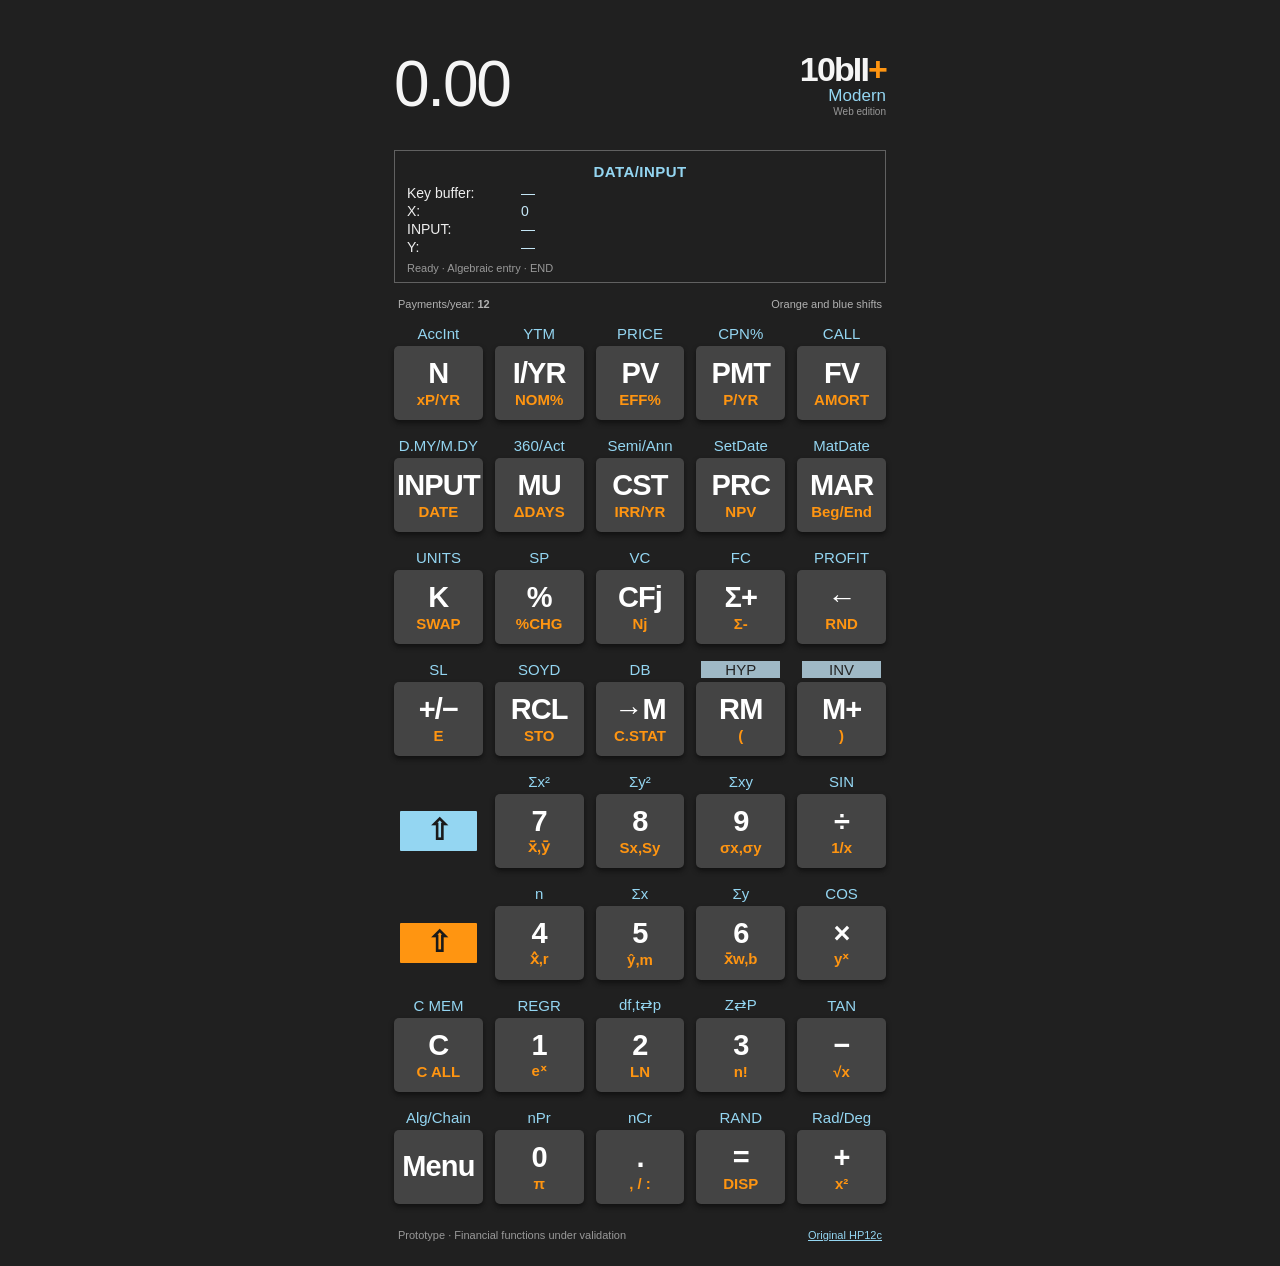
==== index.html @ 322eef13 "feat: make modern calculator the default landing page" ====
<!doctype html>
<html lang="en">
<head>
  <meta charset="utf-8">
  <meta name="viewport" content="width=device-width,initial-scale=1">
  <meta name="theme-color" content="#202020">
  <meta http-equiv="refresh" content="0;url=./modern.html">
  <title>10bII+ Modern — Financial Calculator</title>
  <link rel="canonical" href="./modern.html">
  <script>location.replace(new URL('./modern.html', location.href).href)</script>
</head>
<body style="margin:0;background:#202020;color:#eee;font-family:system-ui;padding:24px">
  <p>Opening <a href="./modern.html" style="color:#94d6f2">10bII+ Modern calculator</a>...</p>
</body>
</html>
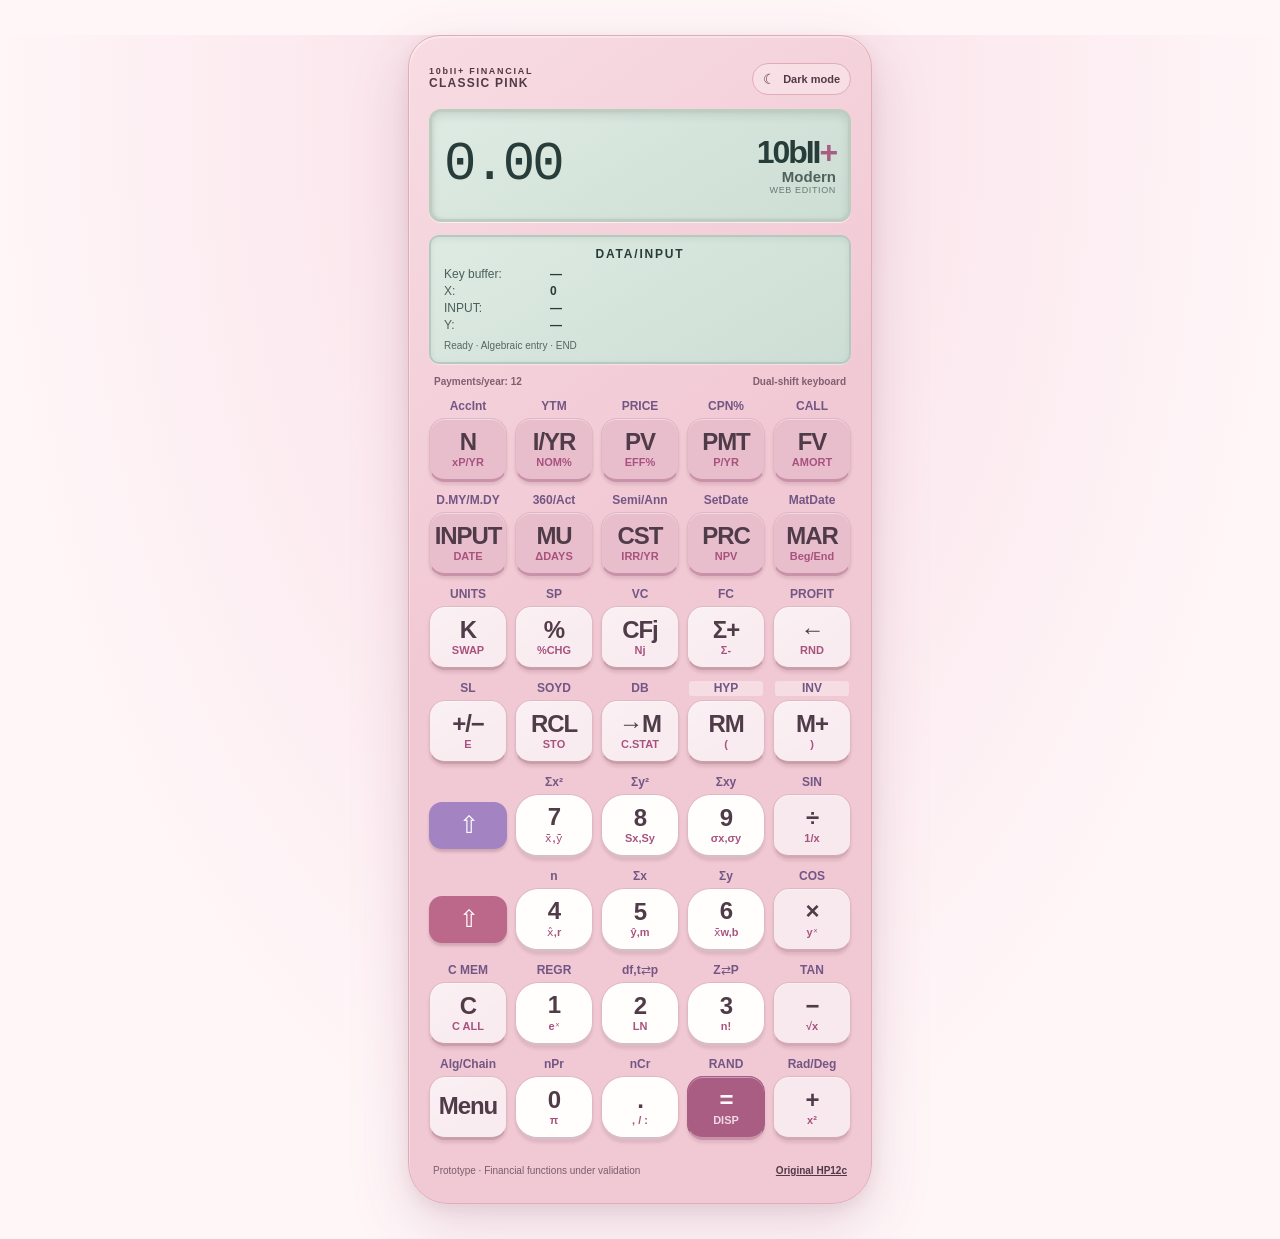
==== commit b8c85492: "fix(pwa): pink iOS Home Screen icons and full-screen responsive layout" ====
--- a/index.html
+++ b/index.html
@@ -3,13 +3,19 @@
 <head>
   <meta charset="utf-8">
   <meta name="viewport" content="width=device-width,initial-scale=1">
-  <meta name="theme-color" content="#202020">
+  <meta name="theme-color" content="#f1c9d4">
+  <meta name="apple-mobile-web-app-capable" content="yes">
+  <meta name="apple-mobile-web-app-status-bar-style" content="black-translucent">
+  <meta name="apple-mobile-web-app-title" content="Pink Calc">
+  <link rel="apple-touch-icon" sizes="180x180" href="./Assets/pink-touch-icon.png?v=3">
+  <link rel="manifest" href="./manifest.json?v=3">
+  <link rel="icon" type="image/svg+xml" href="./Assets/10bii-icon.svg?v=3">
   <meta http-equiv="refresh" content="0;url=./modern.html">
   <title>10bII+ Modern — Financial Calculator</title>
   <link rel="canonical" href="./modern.html">
   <script>location.replace(new URL('./modern.html', location.href).href)</script>
 </head>
-<body style="margin:0;background:#202020;color:#eee;font-family:system-ui;padding:24px">
-  <p>Opening <a href="./modern.html" style="color:#94d6f2">10bII+ Modern calculator</a>...</p>
+<body style="margin:0;background:#f1c9d4;color:#513946;font-family:system-ui;padding:24px">
+  <p>Opening <a href="./modern.html" style="color:#8a3d72">10bII+ Modern calculator</a>...</p>
 </body>
 </html>
